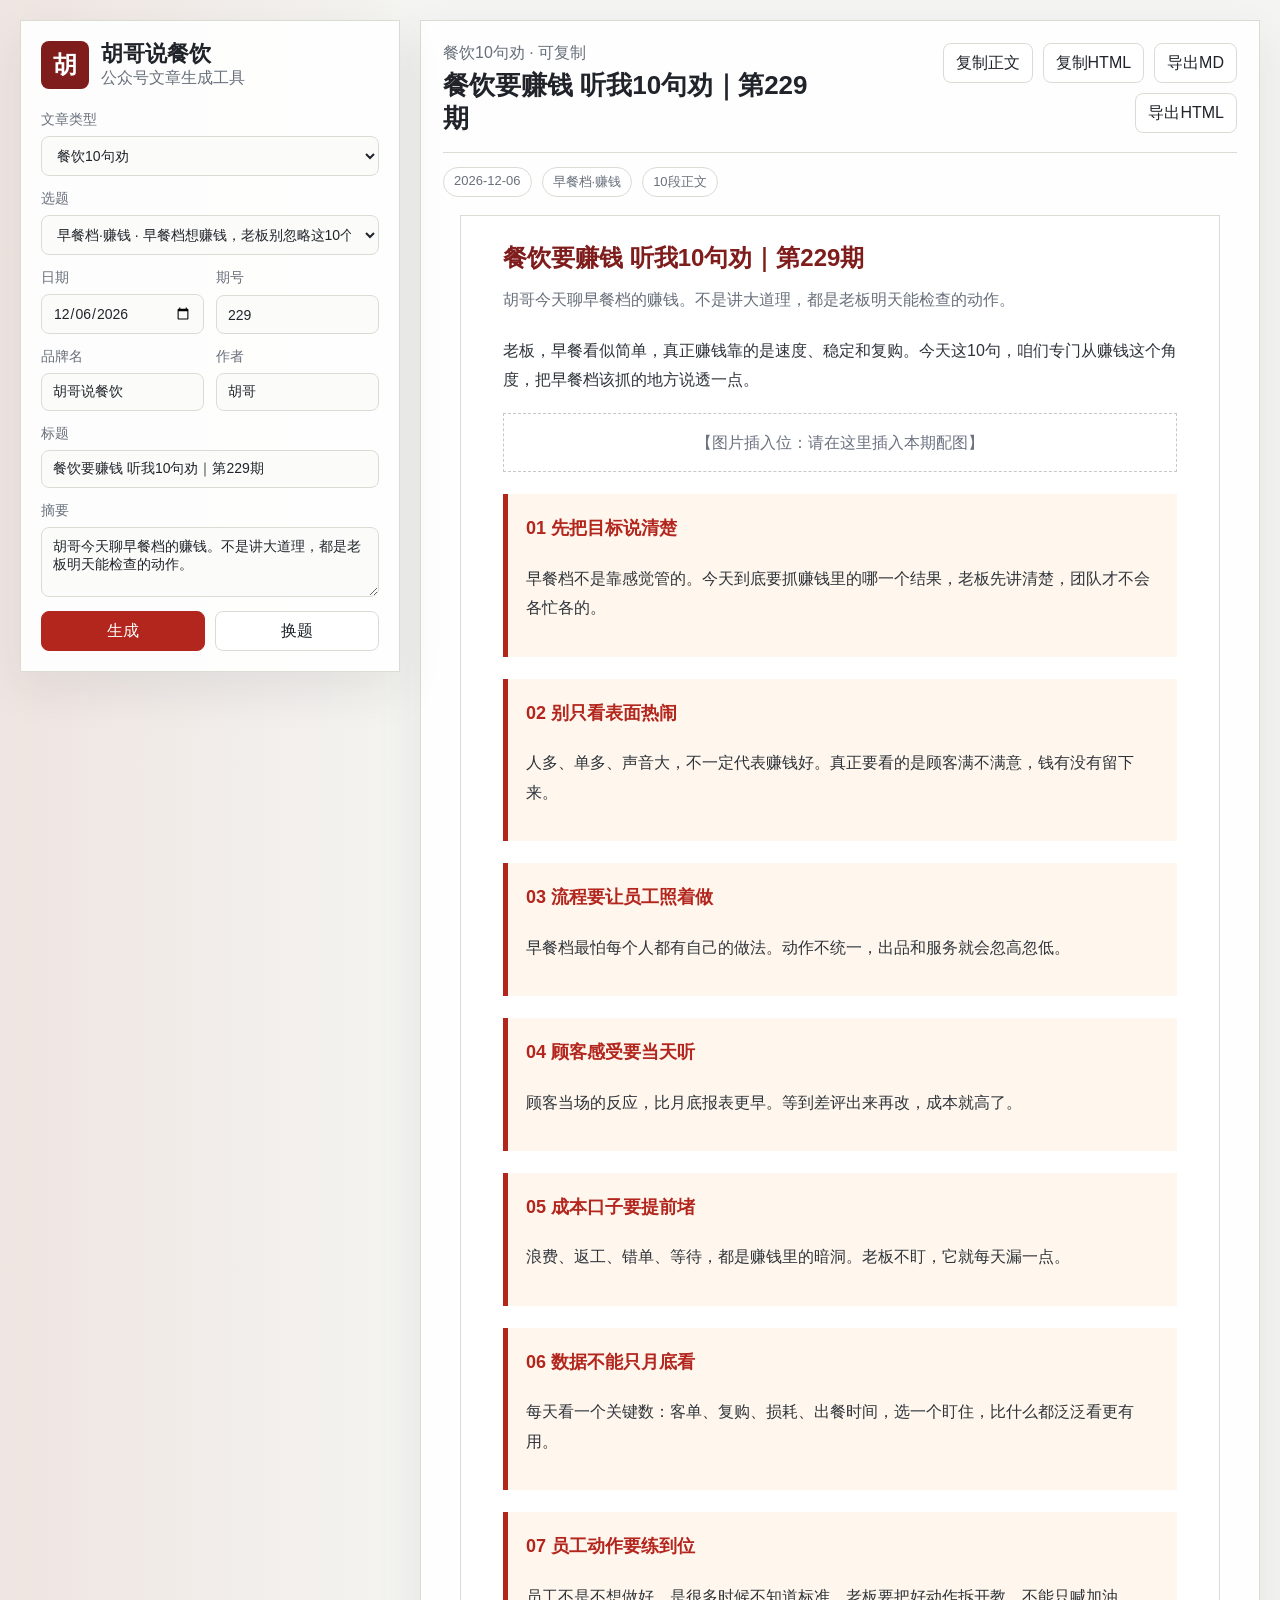
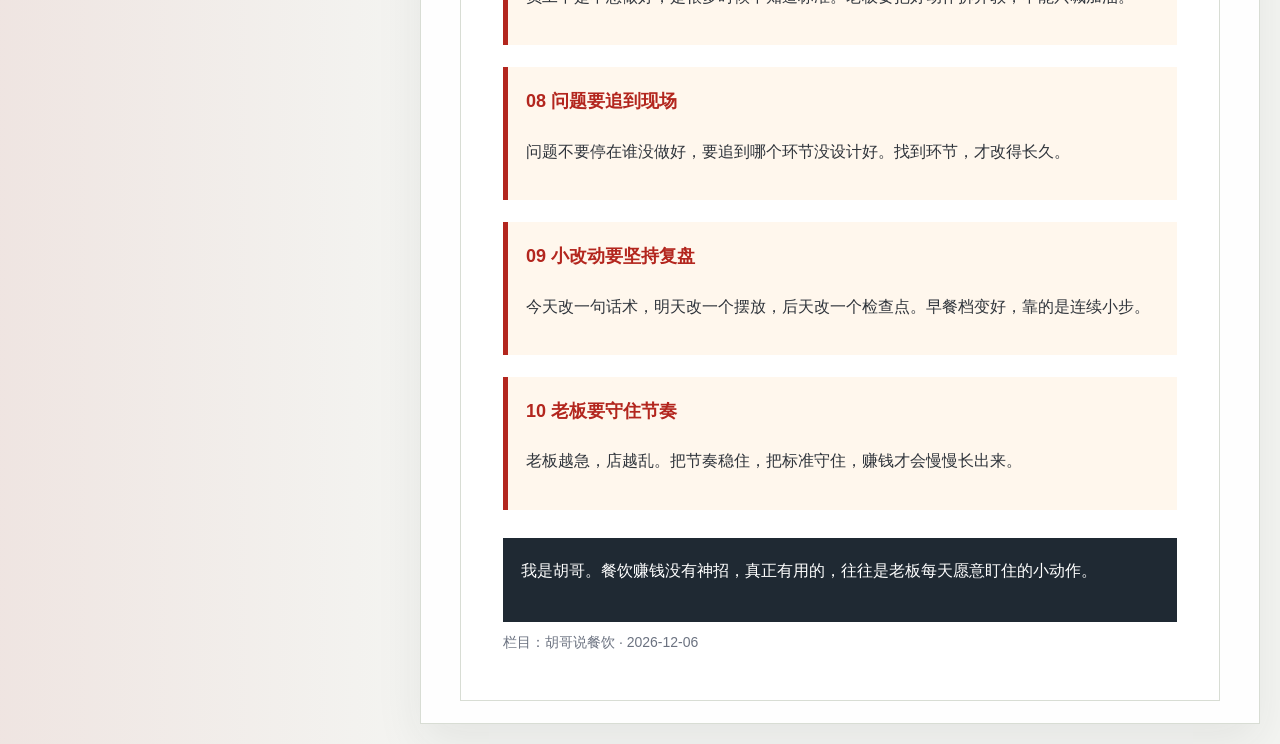
==== docs/index.html @ c558769a "Add GitHub Pages static article tool" ====
<!doctype html>
<html lang="zh-CN">
  <head>
    <meta charset="utf-8">
    <meta name="viewport" content="width=device-width, initial-scale=1">
    <title>胡哥说餐饮公众号工具</title>
    <link rel="stylesheet" href="./styles.css">
  </head>
  <body>
    <main class="app-shell">
      <section class="workspace">
        <aside class="panel controls" aria-label="生成设置">
          <div class="brand-block">
            <div class="brand-mark">胡</div>
            <div>
              <h1>胡哥说餐饮</h1>
              <p>公众号文章生成工具</p>
            </div>
          </div>

          <form id="generatorForm" class="form-stack">
            <label>
              <span>文章类型</span>
              <select id="articleType">
                <option value="ten_lessons">餐饮10句劝</option>
                <option value="hot_interpretation">餐饮热点解读</option>
                <option value="methodology">餐饮方法论</option>
              </select>
            </label>

            <label>
              <span>选题</span>
              <select id="topicSelect"></select>
            </label>

            <div class="field-grid">
              <label>
                <span>日期</span>
                <input id="publishDate" type="date">
              </label>
              <label>
                <span>期号</span>
                <input id="issueNumber" type="number" min="1" step="1" value="229">
              </label>
            </div>

            <div class="field-grid">
              <label>
                <span>品牌名</span>
                <input id="brandName" type="text" value="胡哥说餐饮">
              </label>
              <label>
                <span>作者</span>
                <input id="authorName" type="text" value="胡哥">
              </label>
            </div>

            <label>
              <span>标题</span>
              <input id="titleInput" type="text">
            </label>

            <label>
              <span>摘要</span>
              <textarea id="digestInput" rows="3"></textarea>
            </label>

            <div class="button-row">
              <button class="primary" id="generateButton" type="submit">生成</button>
              <button id="randomButton" type="button">换题</button>
            </div>
          </form>
        </aside>

        <section class="preview-area" aria-label="文章预览">
          <header class="topbar">
            <div>
              <p id="statusText">准备就绪</p>
              <h2 id="previewTitle">正在载入内容库</h2>
            </div>
            <div class="actions">
              <button id="copyTextButton" type="button">复制正文</button>
              <button id="copyHtmlButton" type="button">复制HTML</button>
              <button id="downloadMdButton" type="button">导出MD</button>
              <button id="downloadHtmlButton" type="button">导出HTML</button>
            </div>
          </header>

          <div class="meta-strip">
            <span id="metaDate"></span>
            <span id="metaTopic"></span>
            <span id="metaCount"></span>
          </div>

          <article id="articlePreview" class="article-preview"></article>
        </section>
      </section>
    </main>

    <script src="./app.js" defer></script>
  </body>
</html>
---- docs/styles.css ----
:root {
  color-scheme: light;
  --bg: #f4f5f2;
  --panel: #ffffff;
  --ink: #20242a;
  --muted: #68707b;
  --line: #d8ddd4;
  --accent: #b3261e;
  --accent-dark: #7f1d1d;
  --green: #256d4f;
  --field: #fbfcfa;
  --shadow: 0 18px 45px rgba(32, 36, 42, 0.08);
}

* {
  box-sizing: border-box;
}

body {
  margin: 0;
  min-height: 100vh;
  background:
    linear-gradient(90deg, rgba(179, 38, 30, 0.08), transparent 34%),
    var(--bg);
  color: var(--ink);
  font-family: -apple-system, BlinkMacSystemFont, "Segoe UI", "PingFang SC", "Microsoft YaHei", sans-serif;
}

button,
input,
select,
textarea {
  font: inherit;
}

button {
  min-height: 40px;
  border: 1px solid var(--line);
  border-radius: 8px;
  background: #fff;
  color: var(--ink);
  cursor: pointer;
}

button:hover {
  border-color: #aeb8ad;
}

.primary {
  border-color: var(--accent);
  background: var(--accent);
  color: #fff;
}

.app-shell {
  width: min(1440px, 100%);
  margin: 0 auto;
  padding: 20px;
}

.workspace {
  display: grid;
  grid-template-columns: minmax(300px, 380px) minmax(0, 1fr);
  gap: 20px;
  min-height: calc(100vh - 40px);
}

.panel,
.preview-area {
  background: rgba(255, 255, 255, 0.9);
  border: 1px solid var(--line);
  box-shadow: var(--shadow);
}

.controls {
  position: sticky;
  top: 20px;
  align-self: start;
  max-height: calc(100vh - 40px);
  overflow: auto;
  padding: 20px;
}

.brand-block {
  display: flex;
  align-items: center;
  gap: 12px;
  margin-bottom: 22px;
}

.brand-mark {
  display: grid;
  place-items: center;
  width: 48px;
  height: 48px;
  border-radius: 8px;
  background: var(--accent-dark);
  color: #fff;
  font-size: 24px;
  font-weight: 800;
}

h1,
h2,
p {
  margin: 0;
}

h1 {
  font-size: 22px;
  line-height: 1.2;
}

.brand-block p,
.topbar p,
.meta-strip,
label span {
  color: var(--muted);
}

.form-stack {
  display: grid;
  gap: 14px;
}

label {
  display: grid;
  gap: 7px;
  font-size: 14px;
}

input,
select,
textarea {
  width: 100%;
  border: 1px solid var(--line);
  border-radius: 8px;
  background: var(--field);
  color: var(--ink);
  padding: 10px 11px;
  outline: none;
}

textarea {
  resize: vertical;
}

input:focus,
select:focus,
textarea:focus {
  border-color: var(--accent);
  box-shadow: 0 0 0 3px rgba(179, 38, 30, 0.12);
}

.field-grid {
  display: grid;
  grid-template-columns: 1fr 1fr;
  gap: 12px;
}

.button-row,
.actions {
  display: flex;
  flex-wrap: wrap;
  gap: 10px;
}

.button-row button {
  flex: 1;
}

.preview-area {
  min-width: 0;
  padding: 22px;
  overflow: hidden;
}

.topbar {
  display: flex;
  align-items: flex-start;
  justify-content: space-between;
  gap: 16px;
  padding-bottom: 18px;
  border-bottom: 1px solid var(--line);
}

.topbar h2 {
  max-width: 760px;
  margin-top: 5px;
  font-size: 26px;
  line-height: 1.25;
}

.actions {
  justify-content: flex-end;
}

.actions button {
  padding: 0 12px;
}

.meta-strip {
  display: flex;
  flex-wrap: wrap;
  gap: 10px;
  padding: 14px 0 18px;
  font-size: 13px;
}

.meta-strip span {
  border: 1px solid var(--line);
  border-radius: 999px;
  background: #fff;
  padding: 5px 10px;
}

.article-preview {
  max-width: 760px;
  margin: 0 auto;
  padding: 26px min(5vw, 42px);
  background: #fff;
  border: 1px solid var(--line);
  min-height: 560px;
}

.article-preview h3 {
  margin: 0 0 12px;
  color: var(--accent-dark);
  font-size: 24px;
  line-height: 1.35;
}

.article-preview .digest {
  margin: 0 0 22px;
  color: var(--muted);
  line-height: 1.7;
}

.wechat-body {
  font-size: 16px;
  line-height: 1.85;
  color: #2f343b;
}

.wechat-body p {
  margin: 0 0 18px;
}

.image-slot {
  margin: 18px 0;
  padding: 14px;
  border: 1px dashed #c7c7cc;
  color: #6b7280;
  text-align: center;
}

.advice {
  margin: 22px 0;
  padding: 18px 18px 16px;
  border-left: 5px solid var(--accent);
  background: #fff7ed;
}

.advice-title {
  margin-bottom: 8px;
  color: var(--accent);
  font-size: 18px;
  font-weight: 700;
}

.conclusion {
  margin: 28px 0 8px;
  padding: 18px;
  background: #1f2933;
  color: #fff;
}

.footer-line {
  margin-top: 18px;
  color: #6b7280;
  font-size: 14px;
}

@media (max-width: 920px) {
  .app-shell {
    padding: 12px;
  }

  .workspace {
    grid-template-columns: 1fr;
    min-height: auto;
  }

  .controls {
    position: static;
    max-height: none;
  }

  .topbar {
    display: grid;
  }

  .actions {
    justify-content: flex-start;
  }
}

@media (max-width: 560px) {
  .field-grid {
    grid-template-columns: 1fr;
  }

  .preview-area,
  .controls {
    padding: 16px;
  }

  .article-preview {
    padding: 20px 16px;
  }

  .topbar h2 {
    font-size: 22px;
  }
}
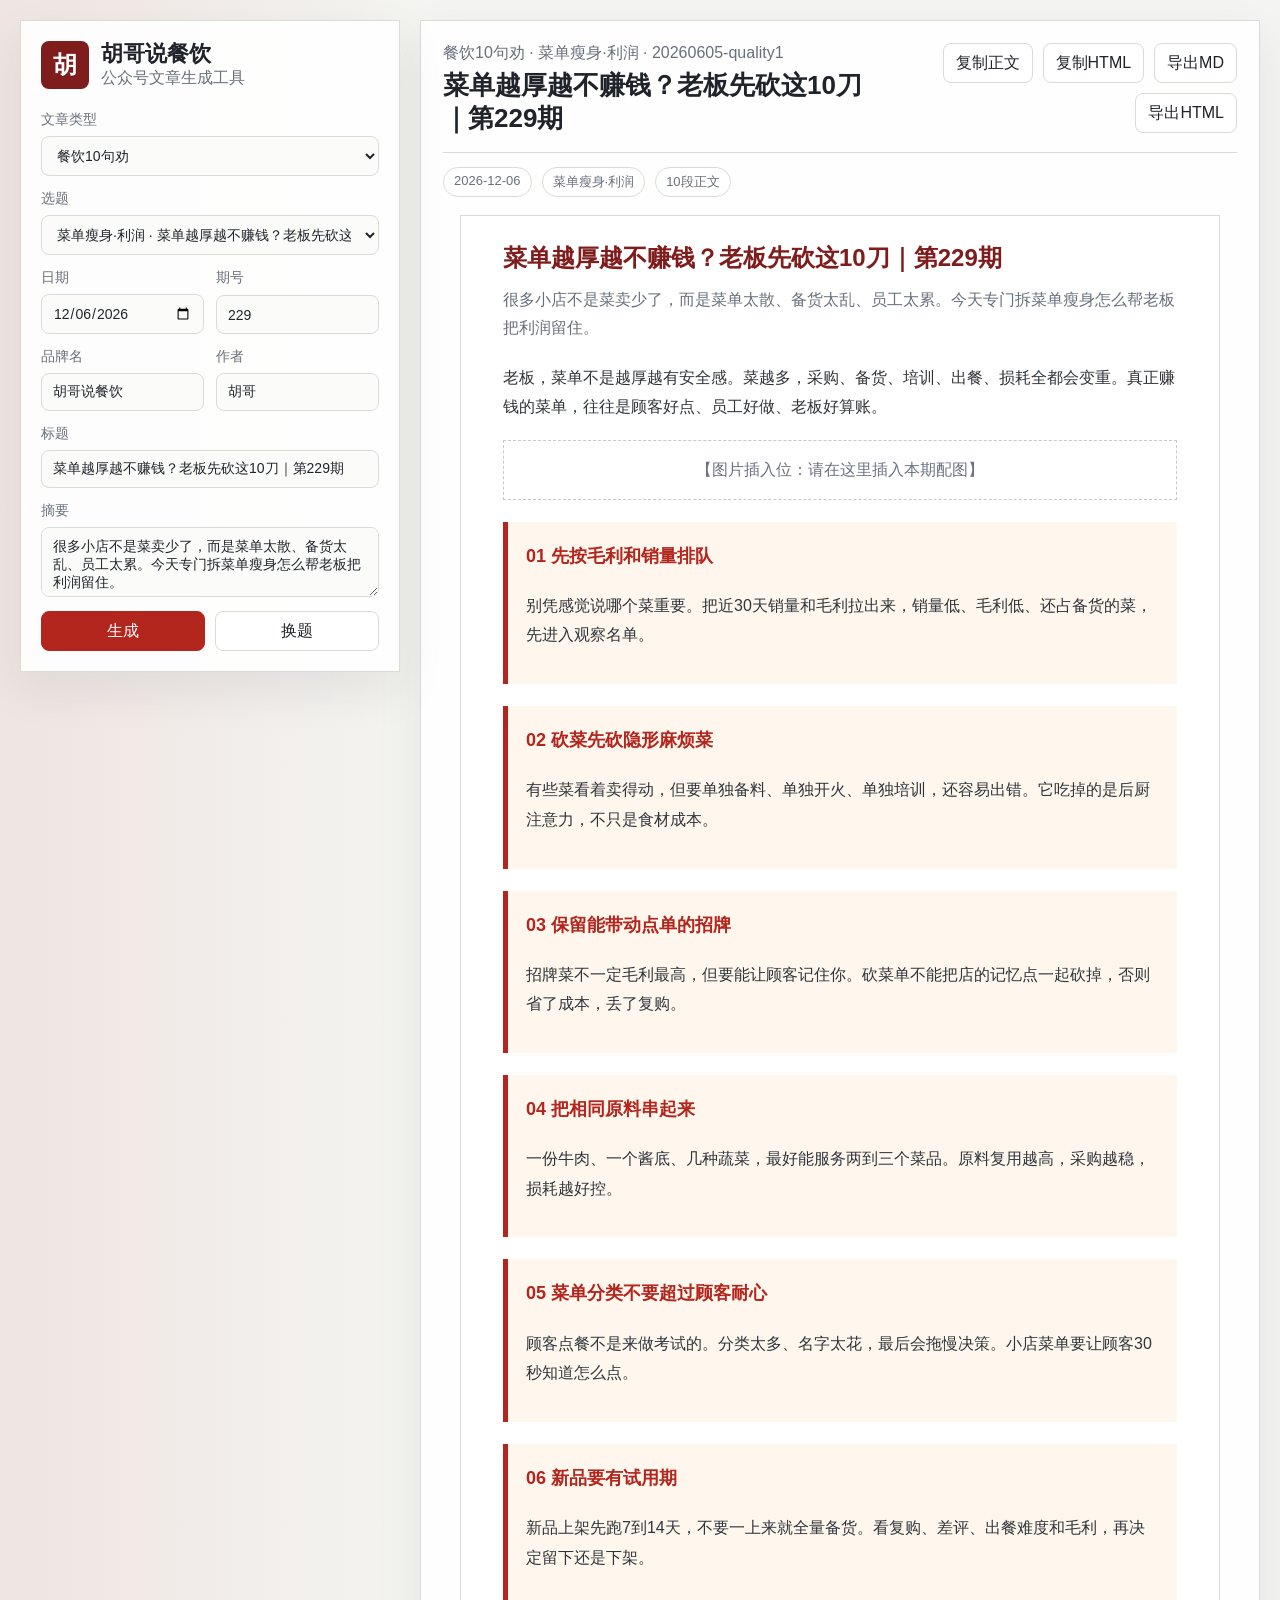
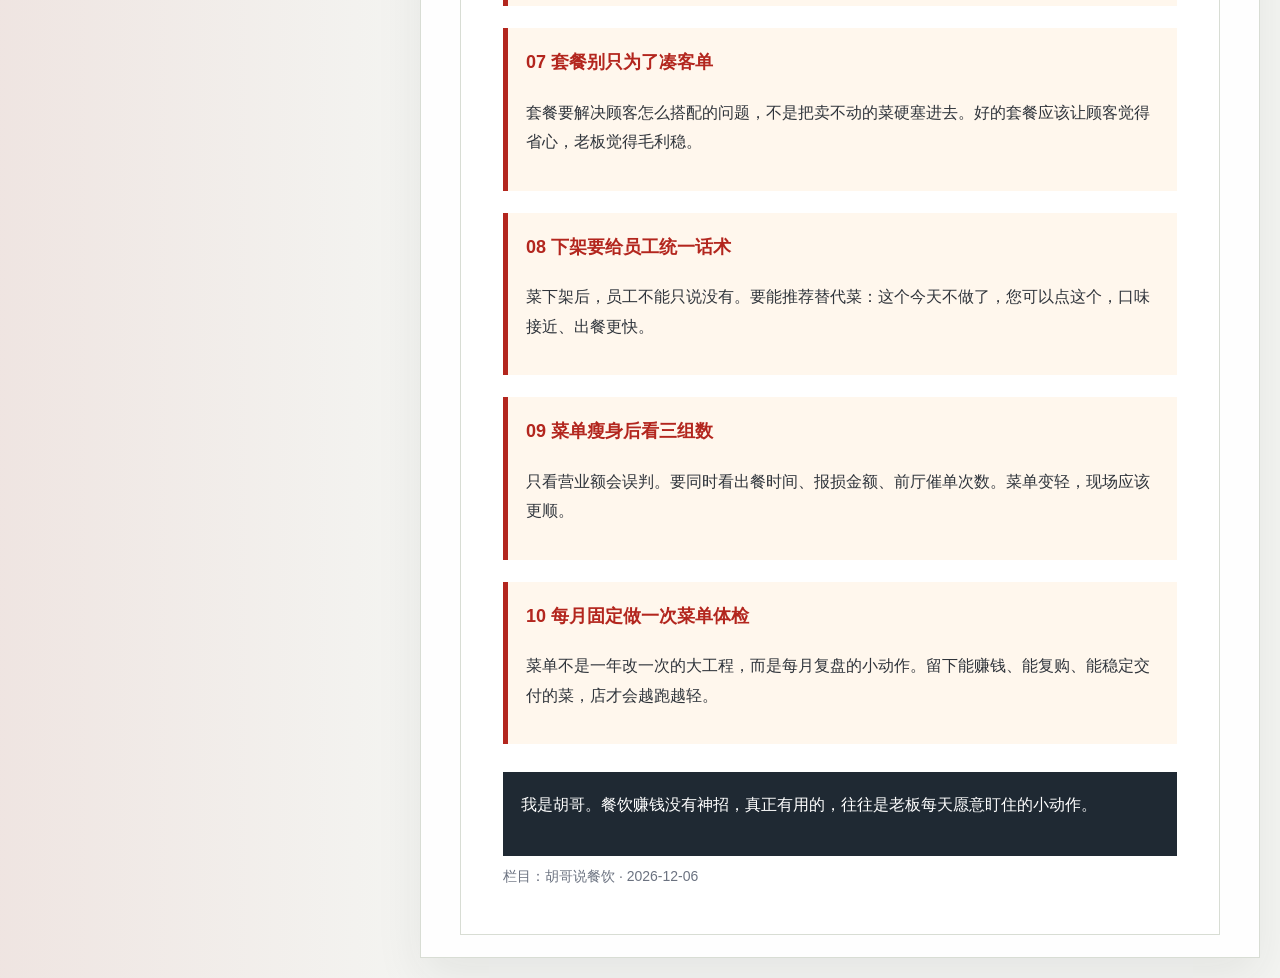
==== commit 2616eb01: "Improve static Pages article topics" ====
--- a/docs/index.html
+++ b/docs/index.html
@@ -4,7 +4,7 @@
     <meta charset="utf-8">
     <meta name="viewport" content="width=device-width, initial-scale=1">
     <title>胡哥说餐饮公众号工具</title>
-    <link rel="stylesheet" href="./styles.css">
+    <link rel="stylesheet" href="./styles.css?v=20260605-quality1">
   </head>
   <body>
     <main class="app-shell">
@@ -97,6 +97,6 @@
       </section>
     </main>
 
-    <script src="./app.js" defer></script>
+    <script src="./app.js?v=20260605-quality1" defer></script>
   </body>
 </html>
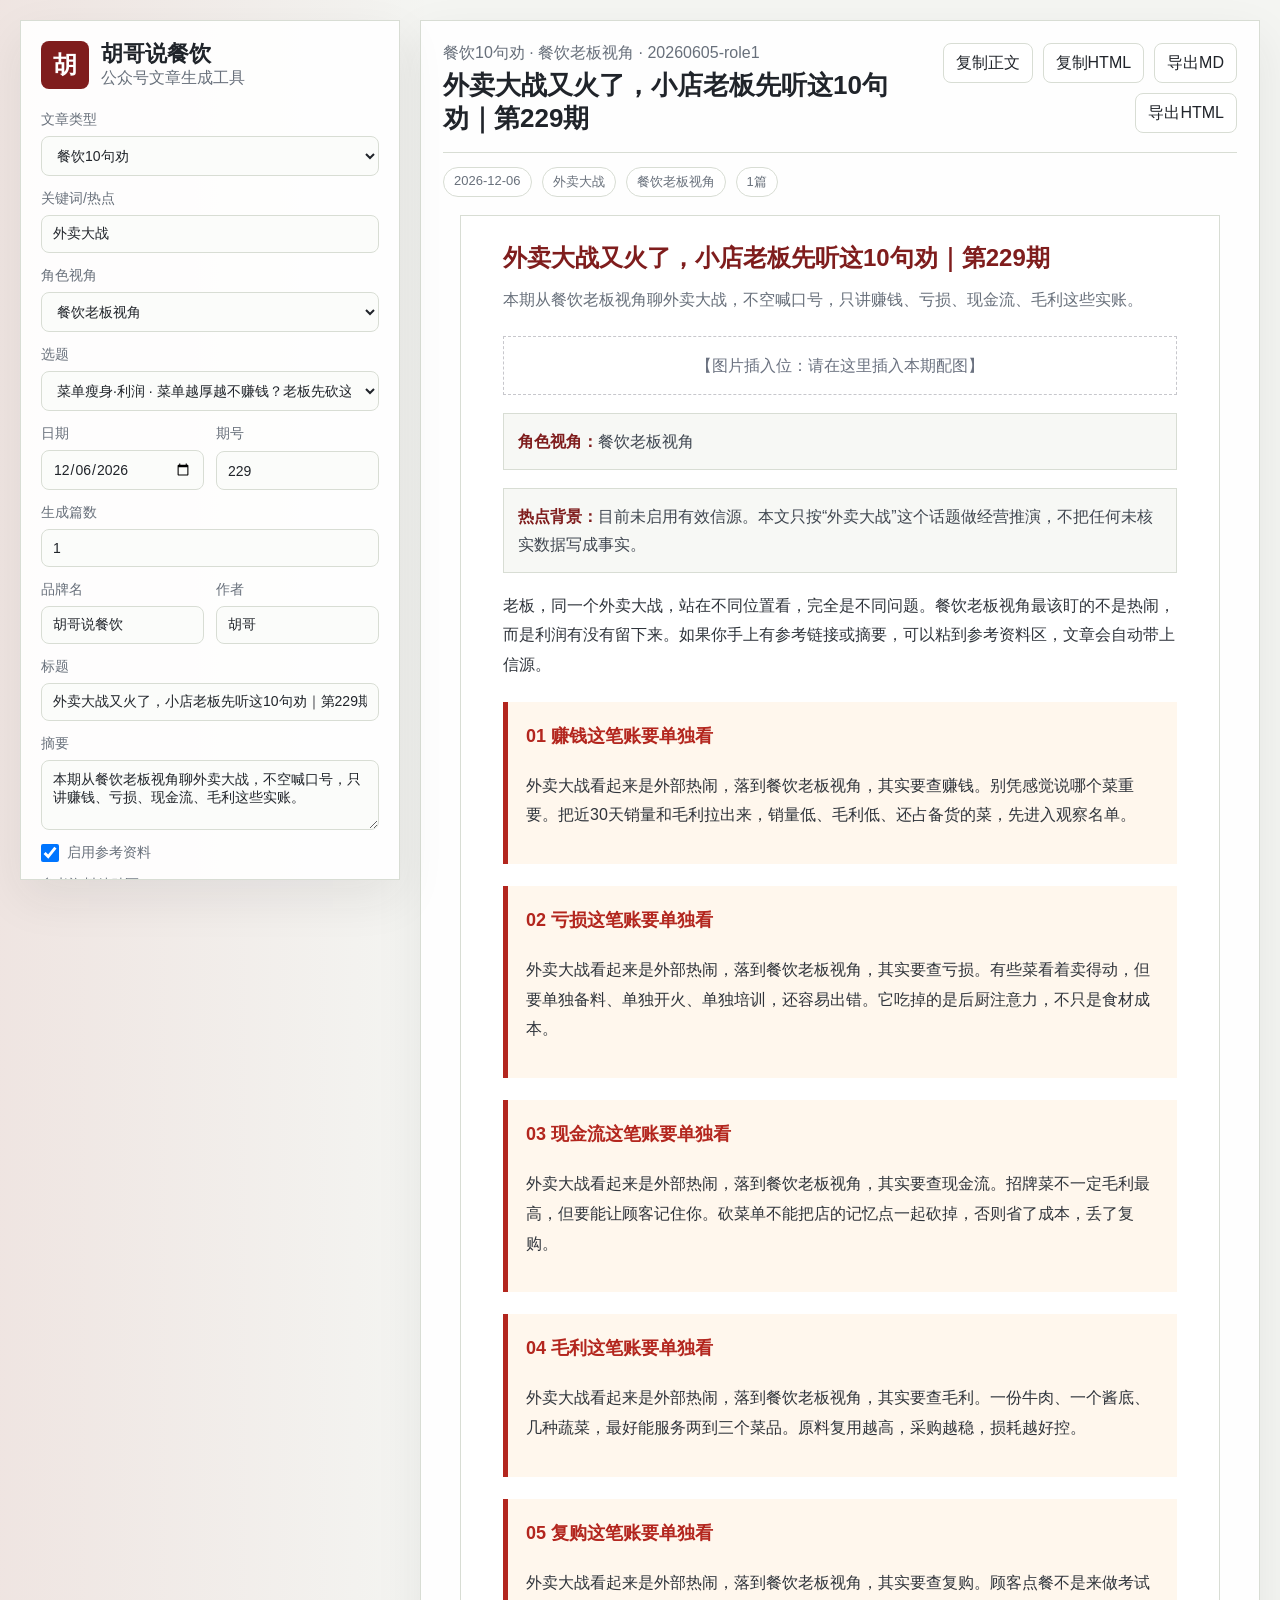
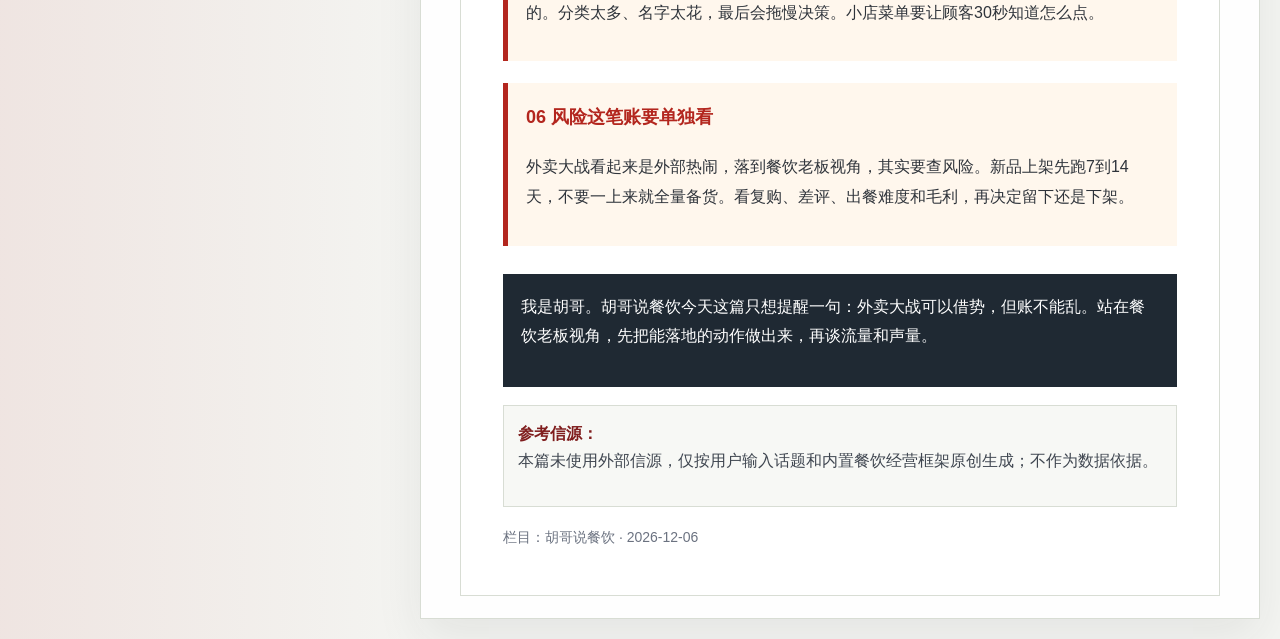
==== commit 016d60d2: "Add role-based reference article generation" ====
--- a/docs/index.html
+++ b/docs/index.html
@@ -4,7 +4,7 @@
     <meta charset="utf-8">
     <meta name="viewport" content="width=device-width, initial-scale=1">
     <title>胡哥说餐饮公众号工具</title>
-    <link rel="stylesheet" href="./styles.css?v=20260605-quality1">
+    <link rel="stylesheet" href="./styles.css?v=20260605-role1">
   </head>
   <body>
     <main class="app-shell">
@@ -29,6 +29,24 @@
             </label>
 
             <label>
+              <span>关键词/热点</span>
+              <input id="keywordInput" type="text" value="外卖大战">
+            </label>
+
+            <label>
+              <span>角色视角</span>
+              <select id="roleSelect">
+                <option value="owner">餐饮老板视角</option>
+                <option value="manager">门店店长视角</option>
+                <option value="operations">营运总监视角</option>
+                <option value="marketing">品牌营销视角</option>
+                <option value="supply">供应链视角</option>
+                <option value="customer">顾客视角</option>
+                <option value="investor">投资人视角</option>
+              </select>
+            </label>
+
+            <label>
               <span>选题</span>
               <select id="topicSelect"></select>
             </label>
@@ -43,6 +61,11 @@
                 <input id="issueNumber" type="number" min="1" step="1" value="229">
               </label>
             </div>
+
+            <label>
+              <span>生成篇数</span>
+              <input id="articleCount" type="number" min="1" max="5" step="1" value="1">
+            </label>
 
             <div class="field-grid">
               <label>
@@ -63,6 +86,16 @@
             <label>
               <span>摘要</span>
               <textarea id="digestInput" rows="3"></textarea>
+            </label>
+
+            <label class="check-row">
+              <input id="referenceEnabled" type="checkbox" checked>
+              <span>启用参考资料</span>
+            </label>
+
+            <label>
+              <span>参考资料粘贴区</span>
+              <textarea id="referenceInput" rows="8" placeholder="标题：...\n来源：...\n链接：https://...\n摘要/观点：..."></textarea>
             </label>
 
             <div class="button-row">
@@ -89,6 +122,7 @@
           <div class="meta-strip">
             <span id="metaDate"></span>
             <span id="metaTopic"></span>
+            <span id="metaRole"></span>
             <span id="metaCount"></span>
           </div>
 
@@ -97,6 +131,6 @@
       </section>
     </main>
 
-    <script src="./app.js?v=20260605-quality1" defer></script>
+    <script src="./app.js?v=20260605-role1" defer></script>
   </body>
 </html>
--- a/docs/styles.css
+++ b/docs/styles.css
@@ -129,6 +129,18 @@
   font-size: 14px;
 }
 
+.check-row {
+  display: flex;
+  align-items: center;
+  gap: 8px;
+}
+
+.check-row input {
+  width: 18px;
+  height: 18px;
+  margin: 0;
+}
+
 input,
 select,
 textarea {
@@ -228,6 +240,43 @@
   color: var(--accent-dark);
   font-size: 24px;
   line-height: 1.35;
+}
+
+.draft-card + .draft-card {
+  margin-top: 34px;
+  padding-top: 30px;
+  border-top: 1px solid var(--line);
+}
+
+.role-line,
+.background,
+.sources {
+  margin: 18px 0;
+  padding: 14px;
+  background: #f7f8f5;
+  border: 1px solid var(--line);
+  color: #3f4650;
+  line-height: 1.7;
+}
+
+.role-line strong,
+.background strong,
+.sources strong {
+  color: var(--accent-dark);
+}
+
+.sources ol {
+  margin: 10px 0 0;
+  padding-left: 22px;
+}
+
+.sources li + li {
+  margin-top: 10px;
+}
+
+.sources a {
+  color: var(--green);
+  overflow-wrap: anywhere;
 }
 
 .article-preview .digest {
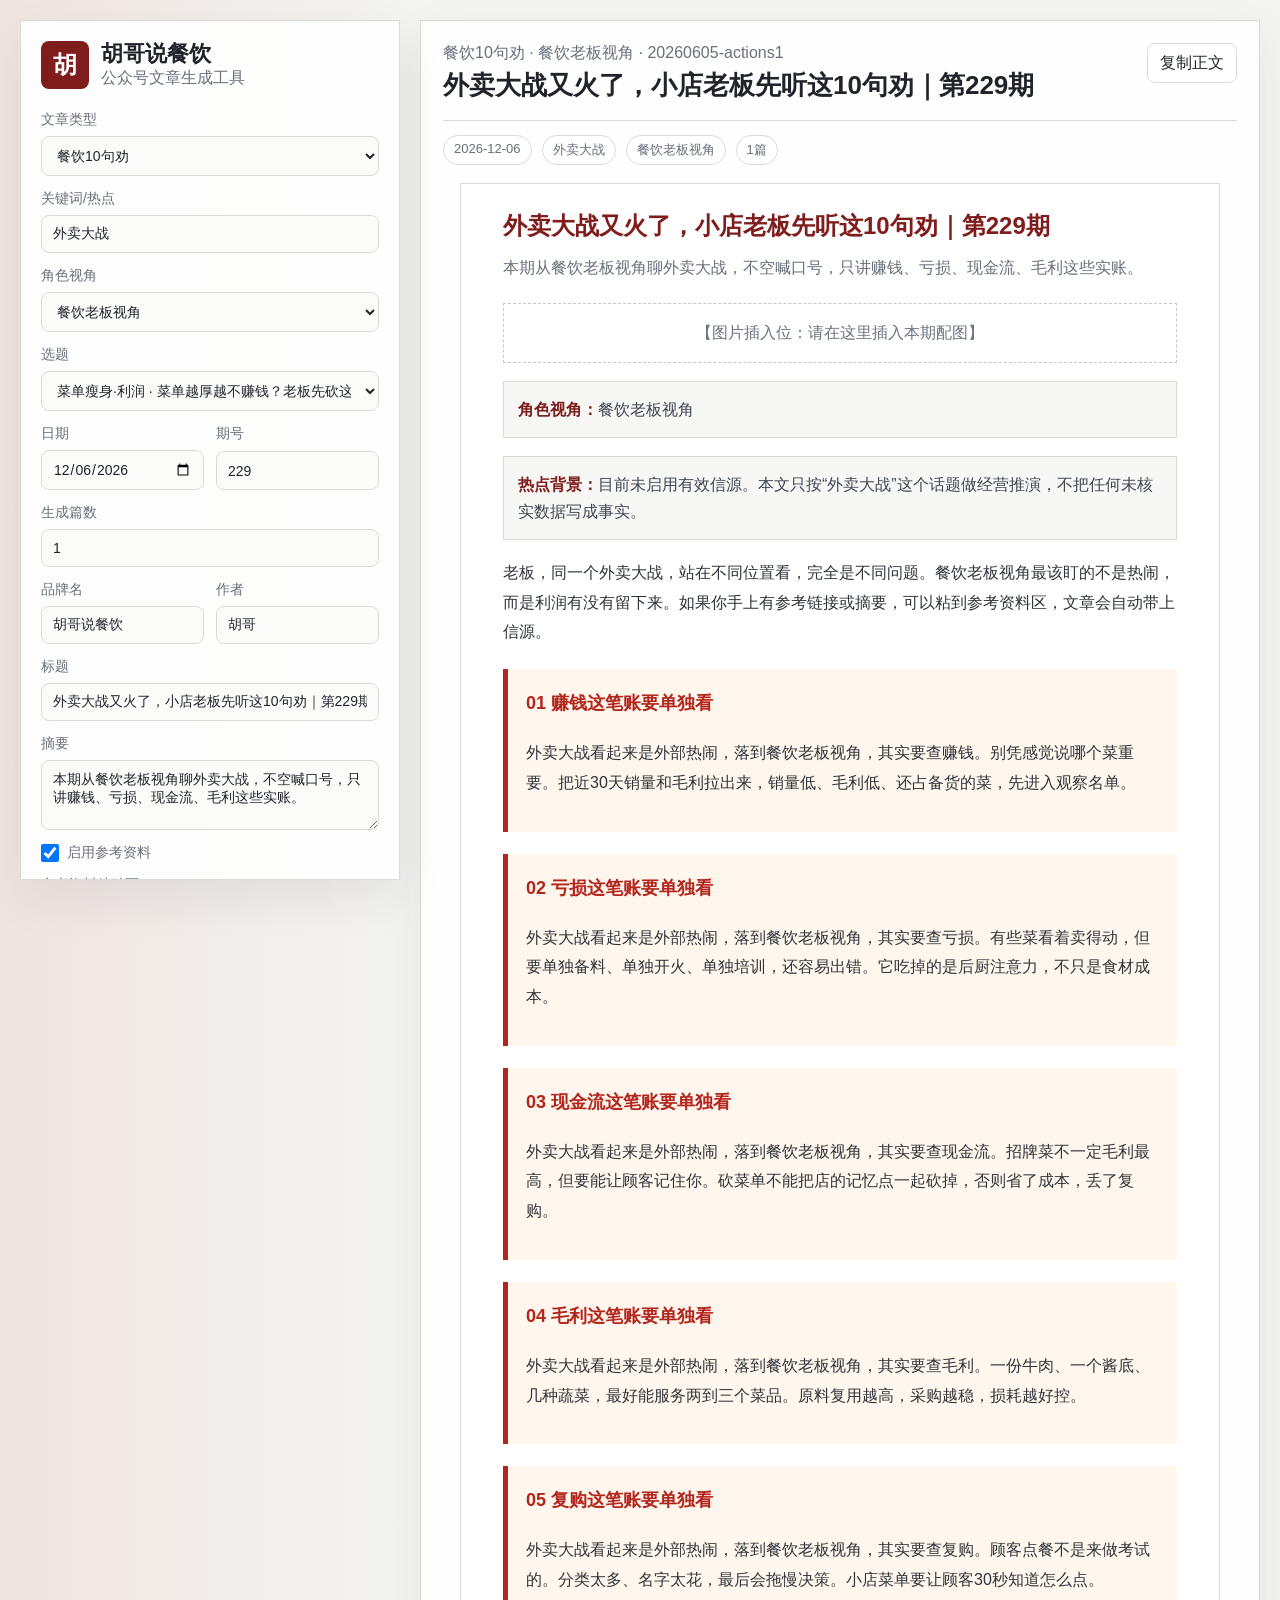
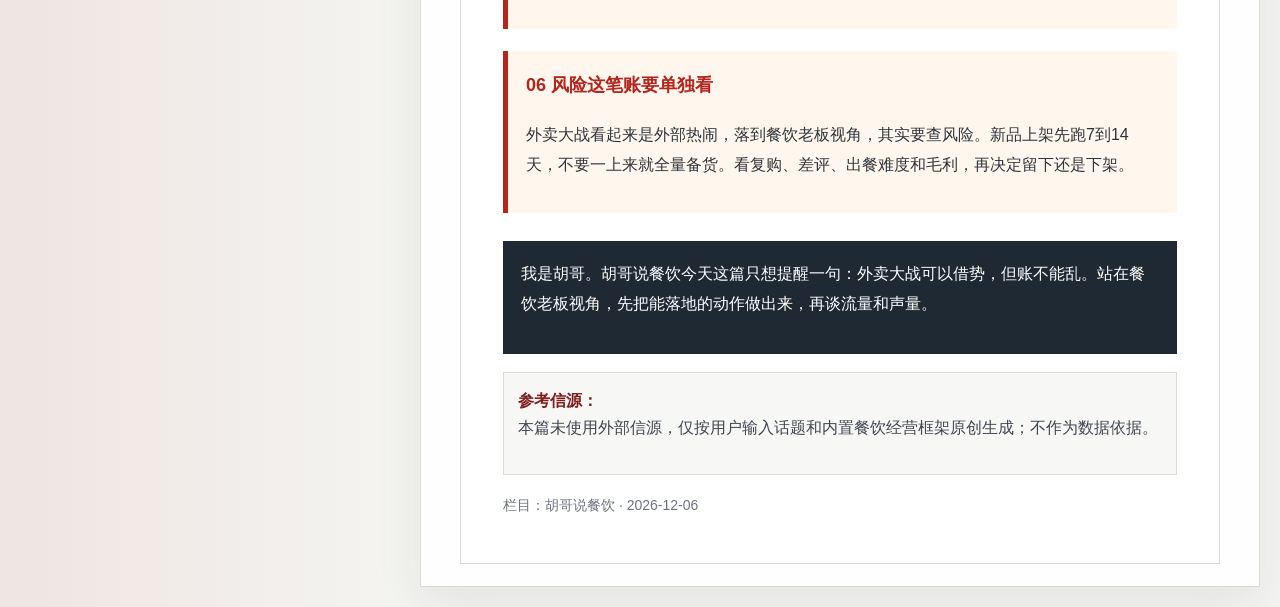
==== commit deba1eb2: "Remove extra export actions from Pages tool" ====
--- a/docs/index.html
+++ b/docs/index.html
@@ -4,7 +4,7 @@
     <meta charset="utf-8">
     <meta name="viewport" content="width=device-width, initial-scale=1">
     <title>胡哥说餐饮公众号工具</title>
-    <link rel="stylesheet" href="./styles.css?v=20260605-role1">
+    <link rel="stylesheet" href="./styles.css?v=20260605-actions1">
   </head>
   <body>
     <main class="app-shell">
@@ -113,9 +113,6 @@
             </div>
             <div class="actions">
               <button id="copyTextButton" type="button">复制正文</button>
-              <button id="copyHtmlButton" type="button">复制HTML</button>
-              <button id="downloadMdButton" type="button">导出MD</button>
-              <button id="downloadHtmlButton" type="button">导出HTML</button>
             </div>
           </header>
 
@@ -131,6 +128,6 @@
       </section>
     </main>
 
-    <script src="./app.js?v=20260605-role1" defer></script>
+    <script src="./app.js?v=20260605-actions1" defer></script>
   </body>
 </html>
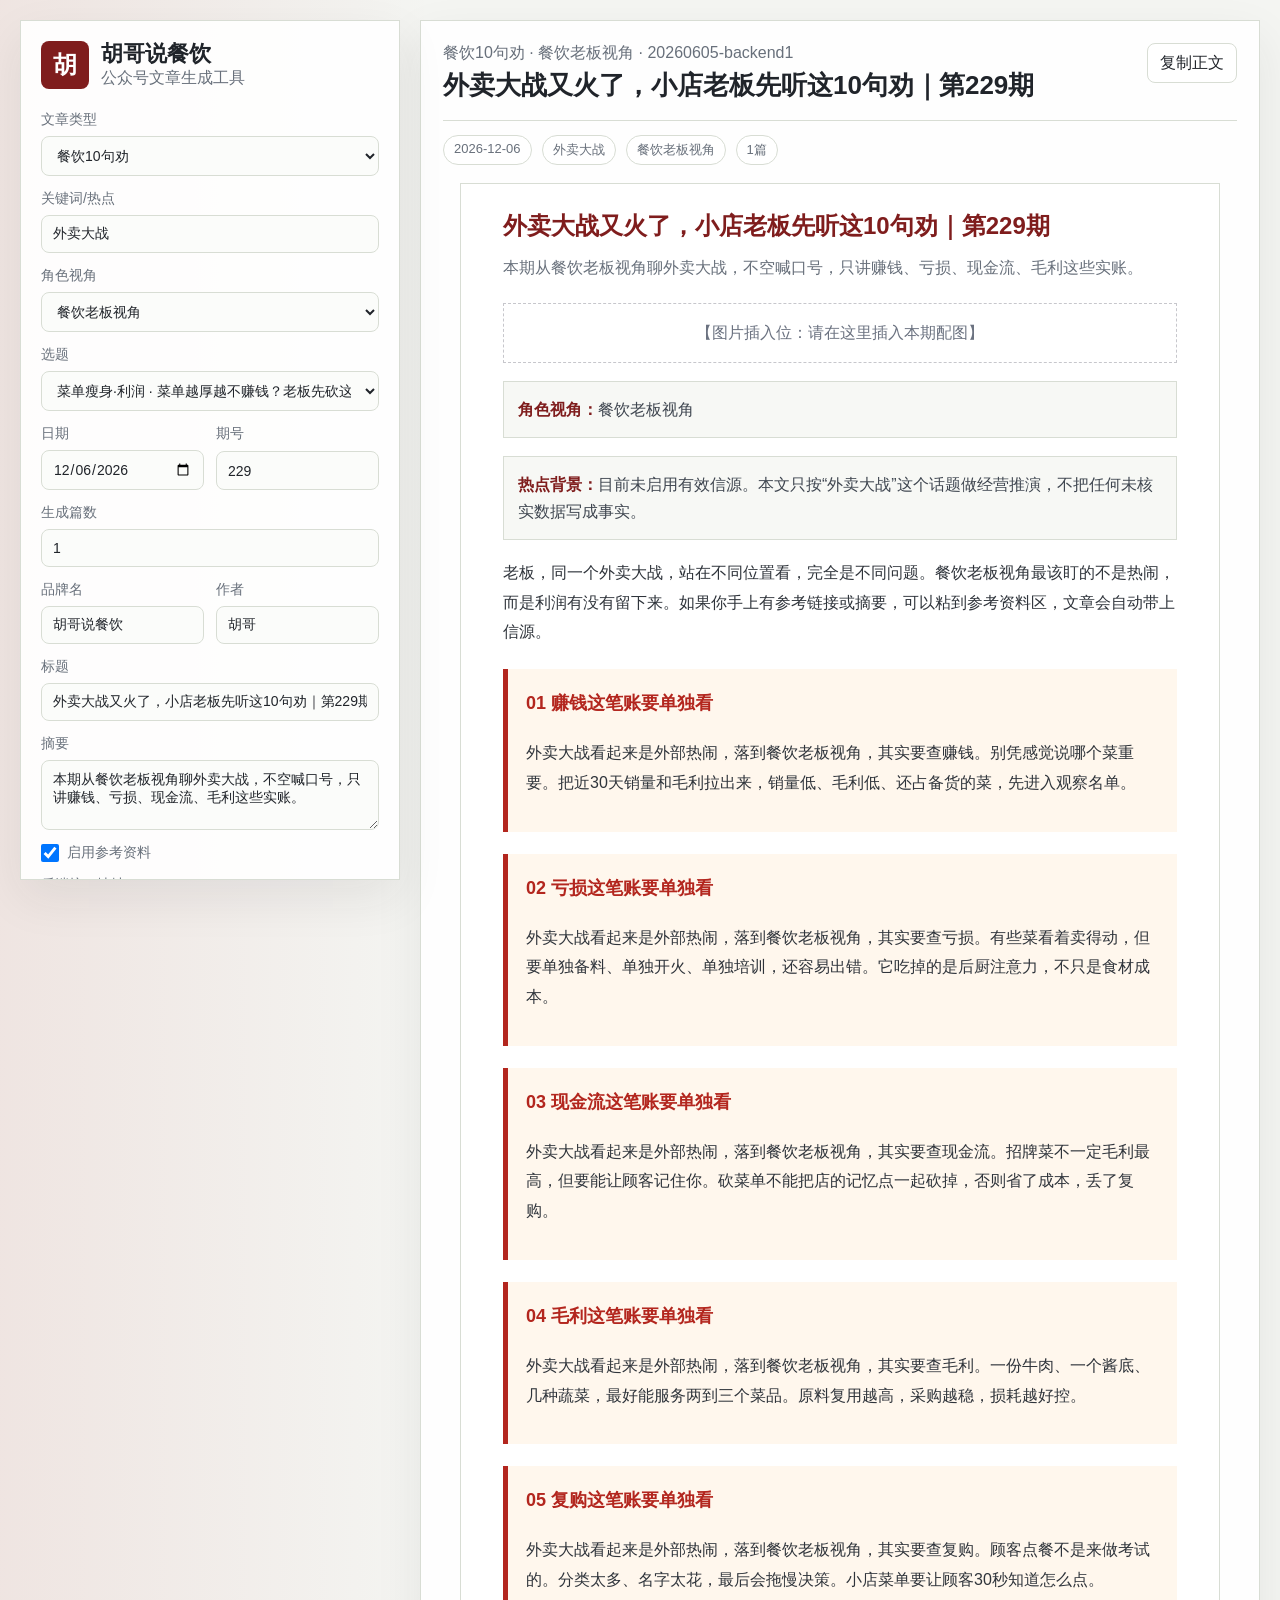
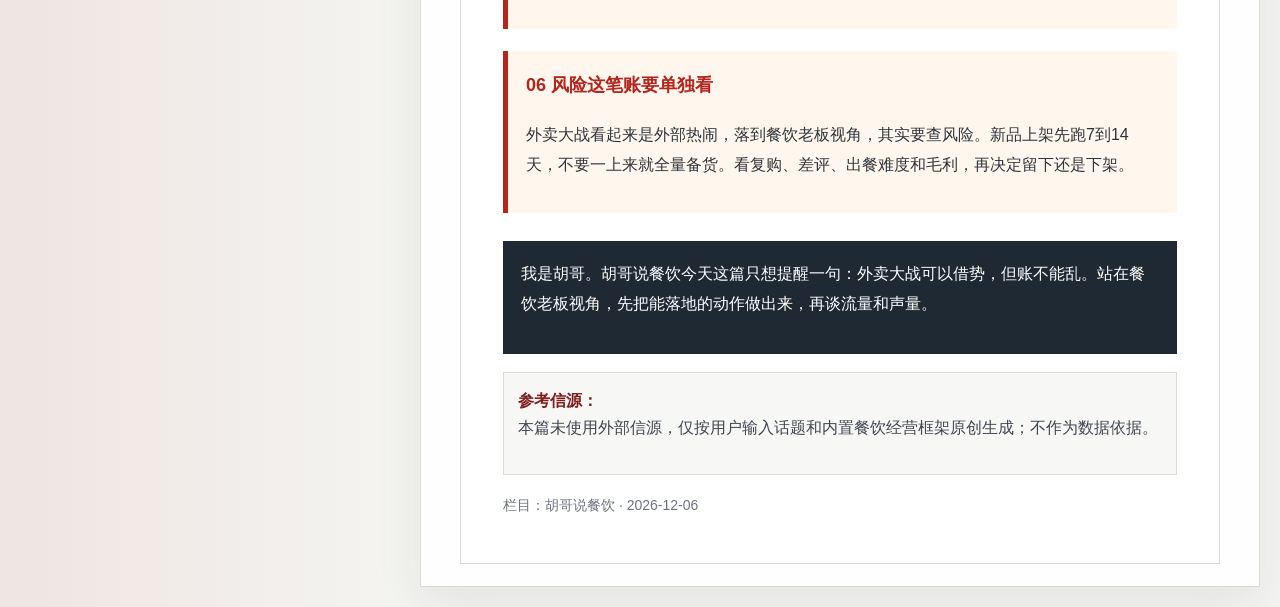
==== commit c71b7f34: "Add backend reference search API" ====
--- a/docs/index.html
+++ b/docs/index.html
@@ -4,7 +4,7 @@
     <meta charset="utf-8">
     <meta name="viewport" content="width=device-width, initial-scale=1">
     <title>胡哥说餐饮公众号工具</title>
-    <link rel="stylesheet" href="./styles.css?v=20260605-actions1">
+    <link rel="stylesheet" href="./styles.css?v=20260605-backend1">
   </head>
   <body>
     <main class="app-shell">
@@ -94,6 +94,13 @@
             </label>
 
             <label>
+              <span>后端接口地址</span>
+              <input id="backendUrl" type="url" value="http://127.0.0.1:8766">
+            </label>
+
+            <button id="backendSearchButton" type="button">后端搜索参考文章</button>
+
+            <label>
               <span>参考资料粘贴区</span>
               <textarea id="referenceInput" rows="8" placeholder="标题：...\n来源：...\n链接：https://...\n摘要/观点：..."></textarea>
             </label>
@@ -128,6 +135,6 @@
       </section>
     </main>
 
-    <script src="./app.js?v=20260605-actions1" defer></script>
+    <script src="./app.js?v=20260605-backend1" defer></script>
   </body>
 </html>
--- a/docs/styles.css
+++ b/docs/styles.css
@@ -46,6 +46,11 @@
   border-color: #aeb8ad;
 }
 
+button:disabled {
+  cursor: wait;
+  opacity: 0.62;
+}
+
 .primary {
   border-color: var(--accent);
   background: var(--accent);
